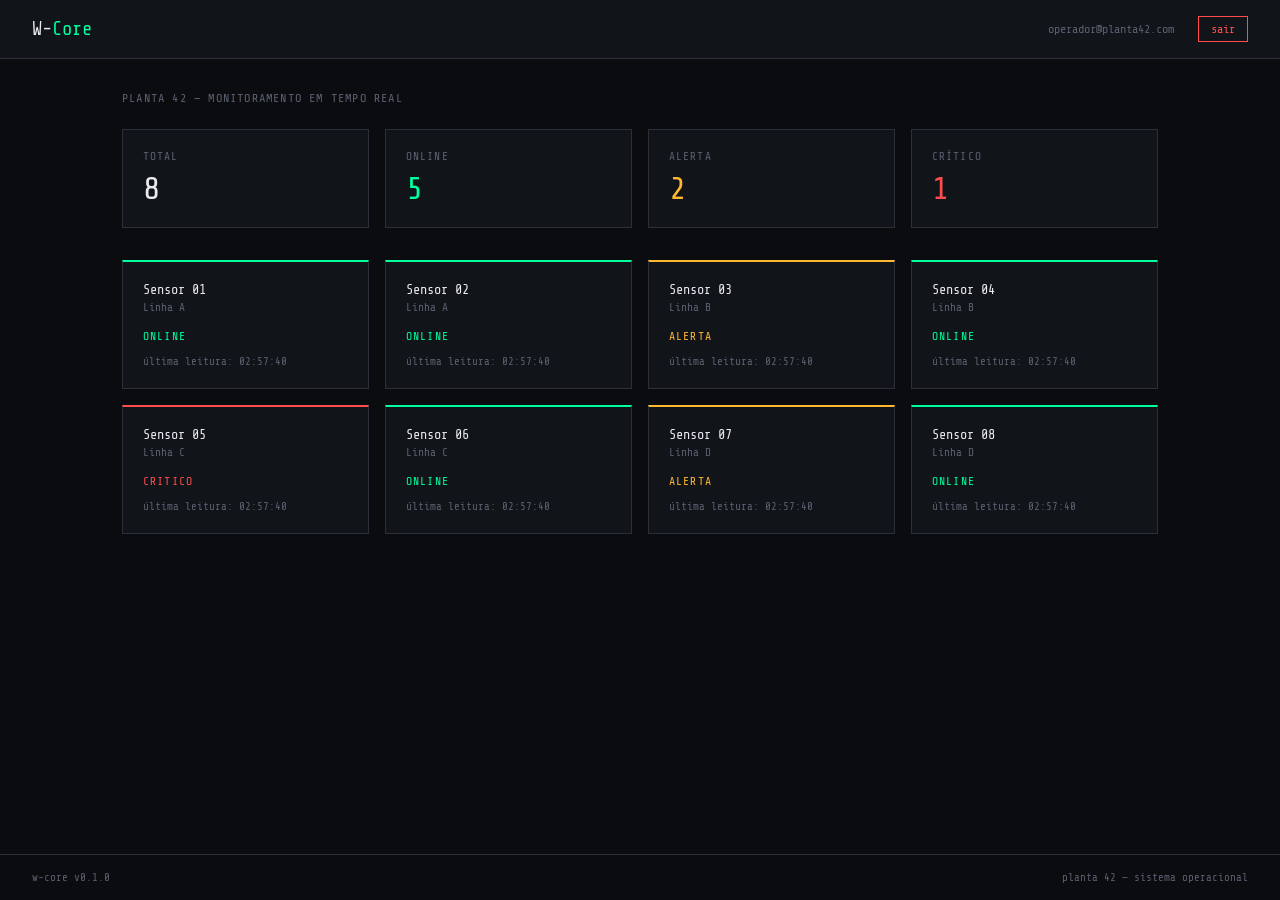
==== dashboard.html @ c12db4ba "quase pronto" ====
<!DOCTYPE html>
<html lang="pt-BR">
<head>
  <meta charset="UTF-8" />
  <meta name="viewport" content="width=device-width, initial-scale=1.0" />
  <title>W-Core — Sala de Controle</title>
  <link href="https://fonts.googleapis.com/css2?family=Share+Tech+Mono&family=Barlow:wght@300;400;600&display=swap" rel="stylesheet" />
  <link rel="stylesheet" href="css/variables.css" />
  <link rel="stylesheet" href="css/dashboard.css" />
</head>
<body>

  <header class="topbar">
    <span class="topbar-logo">W-<span>Core</span></span>
    <nav class="topbar-right">
      <span class="topbar-user">operador@planta42.com</span>
      <a href="login.html" class="btn-logout">sair</a>
    </nav>
  </header>

  <main class="container">

    <p class="page-title">planta 42 — monitoramento em tempo real</p>

    <section class="summary">
      <div class="summary-card">
        <p class="summary-label">total</p>
        <p class="summary-value" id="total">8</p>
      </div>
      <div class="summary-card">
        <p class="summary-label">online</p>
        <p class="summary-value green" id="count-online">0</p>
      </div>
      <div class="summary-card">
        <p class="summary-label">alerta</p>
        <p class="summary-value amber" id="count-alerta">0</p>
      </div>
      <div class="summary-card">
        <p class="summary-label">crítico</p>
        <p class="summary-value red" id="count-critico">0</p>
      </div>
    </section>

    <section class="sensors-grid" id="sensors-grid">
    </section>

  </main>

  <footer class="footer">
    <span>w-core v0.1.0</span>
    <span>planta 42 — sistema operacional</span>
  </footer>

  <script src="js/dashboard.js"></script>

</body>
</html>
---- css/variables.css ----
:root {
  --bg-base: #0a0c0f;
  --bg-surface: #111419;
  --bg-input: #1a1e25;

  --border: #2a2f3a;

  --text-primary: #e8eaf0;
  --text-muted: #5a6070;
  --text-label: #8892a0;

  --green: #00ff9d;
  --green-hover: #00c97a;
  --amber: #ffb830;
  --red: #ff4d4d;

  --font-mono: 'Share Tech Mono', monospace;
  --font-body: 'Barlow', sans-serif;
}
---- css/dashboard.css ----
* {
  margin: 0;
  padding: 0;
  box-sizing: border-box;
}

body {
  background-color: #0a0c0f;
  color: #e8eaf0;
  font-family: 'Barlow', sans-serif;
  min-height: 100vh;
}

/* ── Topo ─────────────────────────────────────────────────────────── */

.topbar {
  background-color: #111419;
  border-bottom: 1px solid #2a2f3a;
  padding: 1rem 2rem;
  display: flex;
  justify-content: space-between;
  align-items: center;
}

.topbar-logo {
  font-family: 'Share Tech Mono', monospace;
  font-size: 1.2rem;
  font-weight: 400;
}

.topbar-logo span {
  color: #00ff9d;
}

.topbar-right {
  display: flex;
  align-items: center;
  gap: 1.5rem;
}

.topbar-user {
  font-family: 'Share Tech Mono', monospace;
  font-size: 0.75rem;
  color: #5a6070;
}

.btn-logout {
  font-family: 'Share Tech Mono', monospace;
  font-size: 0.75rem;
  color: #ff4d4d;
  text-decoration: none;
  border: 1px solid #ff4d4d;
  padding: 0.3rem 0.75rem;
}

.btn-logout:hover {
  background-color: #ff4d4d;
  color: #0a0c0f;
}

/* ── Conteúdo ─────────────────────────────────────────────────────── */

.container {
  padding: 2rem;
  max-width: 1100px;
  margin: 0 auto;
}

.page-title {
  font-family: 'Share Tech Mono', monospace;
  font-size: 0.75rem;
  color: #5a6070;
  text-transform: uppercase;
  letter-spacing: 0.1em;
  margin-bottom: 1.5rem;
}

/* ── Cards de resumo ──────────────────────────────────────────────── */

.summary {
  display: grid;
  grid-template-columns: repeat(4, 1fr);
  gap: 1rem;
  margin-bottom: 2rem;
}

.summary-card {
  background-color: #111419;
  border: 1px solid #2a2f3a;
  padding: 1.25rem;
}

.summary-label {
  font-family: 'Share Tech Mono', monospace;
  font-size: 0.7rem;
  color: #5a6070;
  text-transform: uppercase;
  letter-spacing: 0.1em;
  margin-bottom: 0.5rem;
}

.summary-value {
  font-family: 'Share Tech Mono', monospace;
  font-size: 2rem;
  font-weight: 400;
}

.summary-value.green { color: #00ff9d; }
.summary-value.amber { color: #ffb830; }
.summary-value.red   { color: #ff4d4d; }

/* ── Grid de sensores ─────────────────────────────────────────────── */

.sensors-grid {
  display: grid;
  grid-template-columns: repeat(4, 1fr);
  gap: 1rem;
}

.sensor-card {
  background-color: #111419;
  border: 1px solid #2a2f3a;
  border-top: 2px solid #2a2f3a;
  padding: 1.25rem;
}

.sensor-card.online  { border-top-color: #00ff9d; }
.sensor-card.alerta  { border-top-color: #ffb830; }
.sensor-card.critico { border-top-color: #ff4d4d; }

.sensor-name {
  font-family: 'Share Tech Mono', monospace;
  font-size: 0.85rem;
  margin-bottom: 0.25rem;
}

.sensor-location {
  font-family: 'Share Tech Mono', monospace;
  font-size: 0.7rem;
  color: #5a6070;
  margin-bottom: 1rem;
}

.sensor-status {
  font-family: 'Share Tech Mono', monospace;
  font-size: 0.72rem;
  text-transform: uppercase;
  letter-spacing: 0.1em;
  margin-bottom: 0.75rem;
}

.sensor-status.online  { color: #00ff9d; }
.sensor-status.alerta  { color: #ffb830; }
.sensor-status.critico { color: #ff4d4d; }

.sensor-time {
  font-family: 'Share Tech Mono', monospace;
  font-size: 0.68rem;
  color: #5a6070;
}

.footer {
  display: flex;
  justify-content: space-between;
  padding: 1rem 2rem;
  border-top: 1px solid #2a2f3a;
  font-family: 'Share Tech Mono', monospace;
  font-size: 0.68rem;
  color: #5a6070;
  position: fixed;
  bottom: 0;
  left: 0;
  right: 0;
  background-color: #0a0c0f;
}

@media (max-width: 768px) {
  .summary {
    grid-template-columns: repeat(2, 1fr);
  }

  .sensors-grid {
    grid-template-columns: repeat(2, 1fr);
  }

  .topbar-user {
    display: none;
  }

  .footer {
    display: none;
  }

  .container {
    padding: 1rem;
  }
}
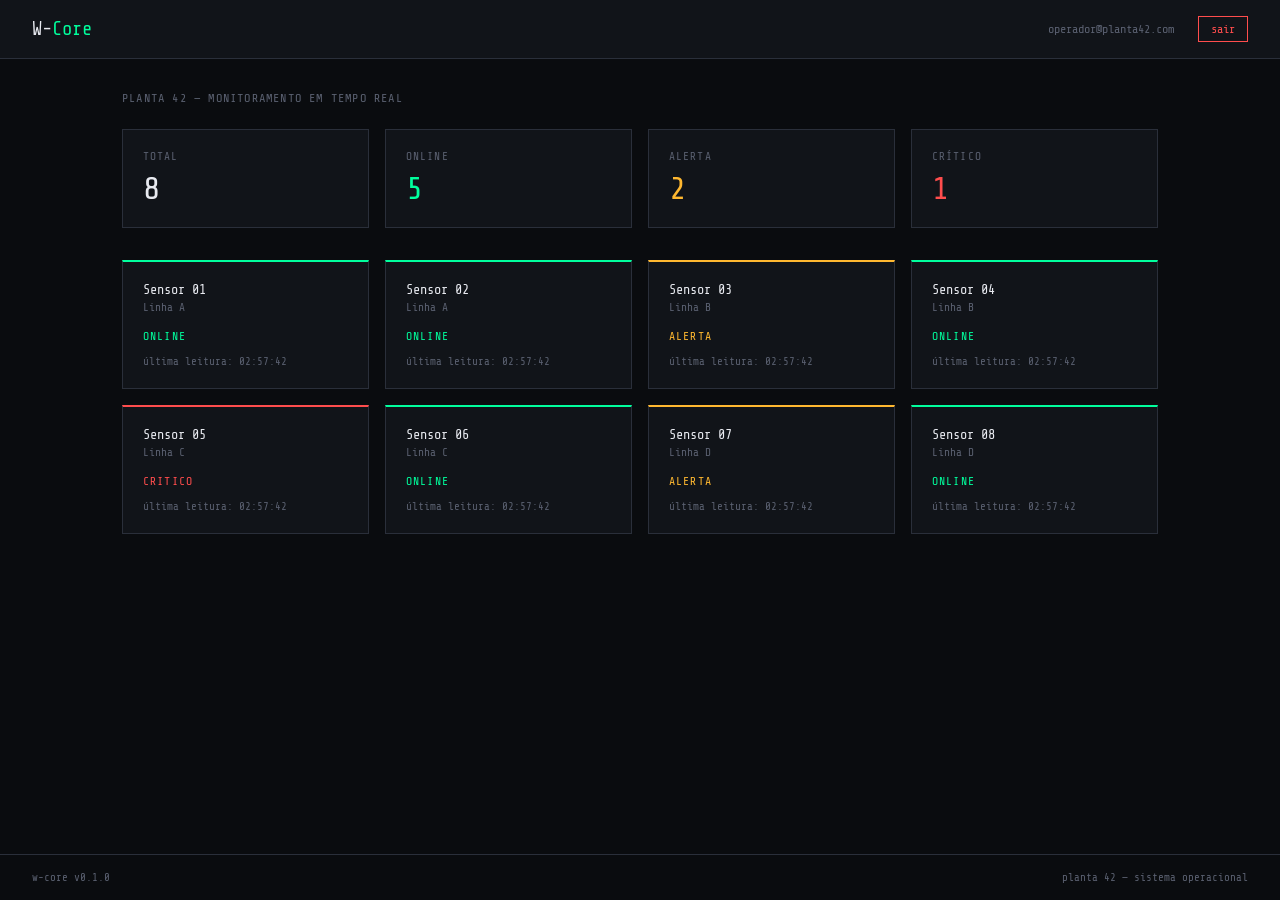
==== commit a534cc0f: "ajustado" ====
--- a/dashboard.html
+++ b/dashboard.html
@@ -14,7 +14,7 @@
     <span class="topbar-logo">W-<span>Core</span></span>
     <nav class="topbar-right">
       <span class="topbar-user">operador@planta42.com</span>
-      <a href="login.html" class="btn-logout">sair</a>
+      <a href="index.html" class="btn-logout">sair</a>
     </nav>
   </header>
 
